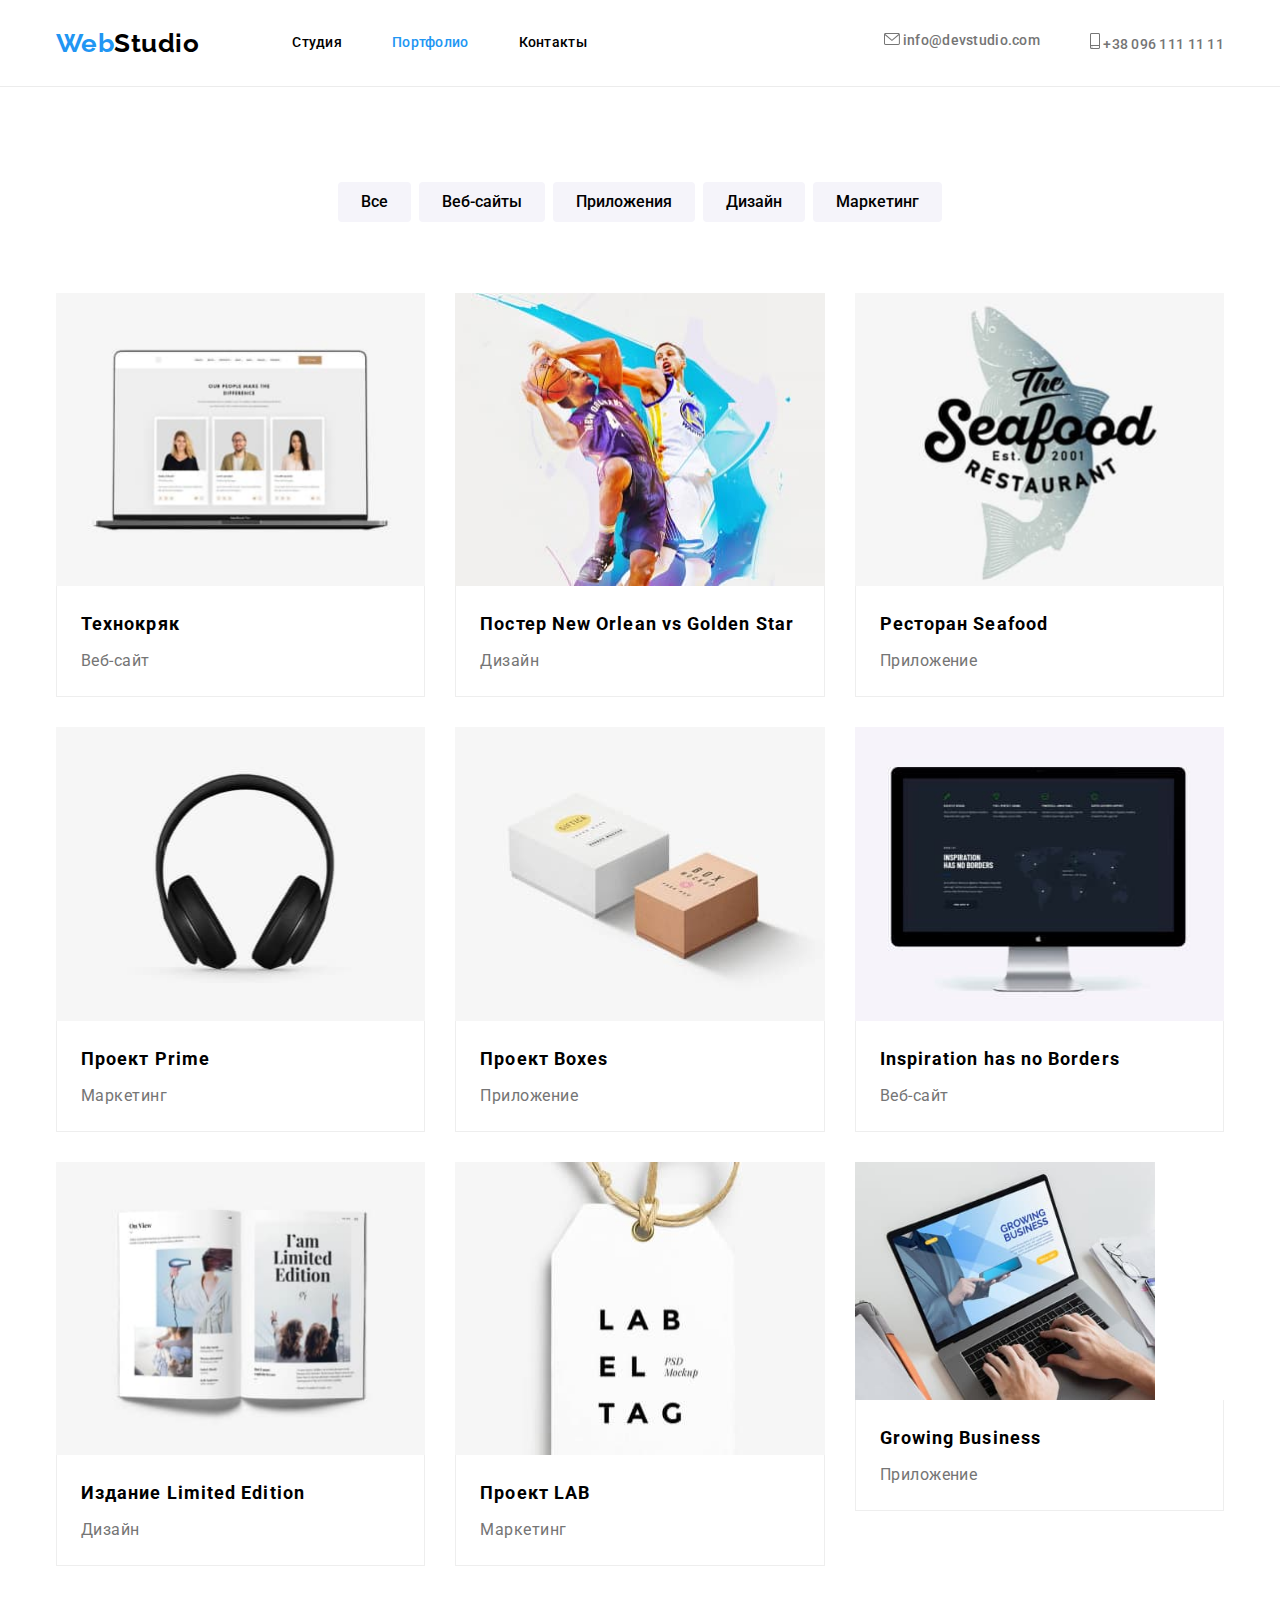
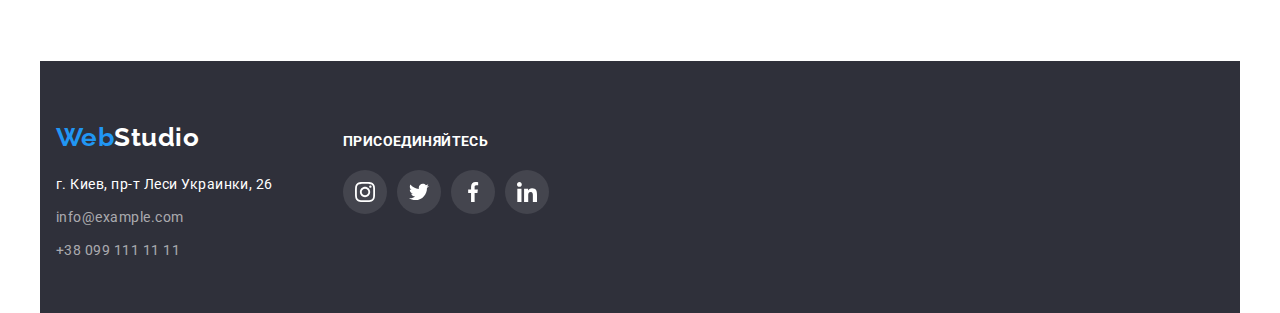
==== portfolio.html @ a8fc3cc6 "commit-1" ====
<!DOCTYPE html>
<html lang="ru">
<head>
    <meta charset="UTF-8">
    <meta http-equiv="X-UA-Compatible" content="IE=edge">
    <meta name="viewport" content="width=device-width, initial-scale=1.0">
    <title>portfolio</title>
    <link rel="stylesheet" href="./css/modern-normalize.css" />
    <link rel="preconnect" href="https://fonts.gstatic.com">
    <link
        href="https://fonts.googleapis.com/css2?family=Raleway:wght@400;700&family=Roboto:wght@400;500;700;900&display=swap"
        rel="stylesheet">
    <link rel="stylesheet" href="./css/common.css" />
    <link rel="stylesheet" href="./css/portfolio.css" />
</head>
<body>
    <header class="header">
        <div class="container">
            <nav class="main-nav">
                <a href="#" class="logo">Web<Span class="logo-header">Studio</span></a>
                <ul class="site-nav list">
                    <li class="item-nav">
                        <a href="./index.html" class="link">Студия</a>
                    </li>
                    <li class="item-nav">
                        <a href="#portfolio" class="link current">Портфолио</a>
                    </li>
                    <li class="item-nav">
                        <a href="#kontakts" class="link">Контакты</a>
                    </li>
                </ul>
                <ul class="auth-nav list">
                    <li class="item-nav">
                        <a href="mailto:info@devstudio.com" class="link-nav">
                            <svg class="header-icon" width="16" height="12">
                                <use href="./images/icons.svg/symbol-defs.svg#icon-envelope"></use>
                            </svg>
                            info@devstudio.com</a>
                    </li>
                    <li class="item-nav">
                        <a href="tel:+380961111111" class="link-nav">
                            <svg class="header-icon" width="10" height="16">
                                <use href="./images/icons.svg/symbol-defs.svg#icon-smartphone"></use>
                            </svg>
                            +38 096 111 11 11</a>
                    </li>
                </ul>
            </nav>
        </div>
    </header>
    <main>
        <section>
            <div class="container">
                <ul class="list block">
                    <li class="butt">
                        <button type="button" class="project button-name">Все</button>
                    </li>
                    <li class="butt">
                        <button type="button" class="project button-name">Веб-сайты</button>
                    </li>
                    <li class="butt">
                        <button type="button" class="project button-name">Приложения</button>
                    </li>
                    <li class="butt">
                        <button type="button" class="project button-name">Дизайн</button>
                    </li>
                    <li class="butt">
                        <button type="button" class="project button-name">Маркетинг</button>
                    </li>
                </ul>
                <h1 class="hidden" id="portfolio">Портфолио</h1>
                <ul class="list portfolio">
                    <li class="item">
                        <img src="images/tk.jpg" alt="карточки на мониторе" width="370">
                        <div class="card">
                            <h2 class="project-title">Технокряк</h2>
                            <p class="work">Веб-сайт</p>
                        </div>
                    </li>
                    <li class="item">
                        <img src="images/nogs.jpg" alt="игра в баскетбол" width="370">
                        <div class="card">
                            <h2 class="project-title">Постер New Orlean vs Golden Star</h2>
                            <p class="work">Дизайн</p>
                        </div>
                    </li>
                    <li class="item">
                        <img src="images/sf.jpg" alt="эмблема ресторана Seafood" width="370">
                        <div class="card">
                            <h2 class="project-title">Ресторан Seafood</h2>
                            <p class="work">Приложение</p>
                        </div>
                    </li>
                    <li class="item">
                        <img src="images/prime.jpg" alt="наушники" width="370">
                        <div class="card">
                            <h2 class="project-title">Проект Prime</h2>
                            <p class="work">Маркетинг</p>
                        </div>
                    </li>
                    <li class="item">
                        <img src="images/boxes.jpg" alt="две коробки" width="370">
                        <div class="card">
                            <h2 class="project-title">Проект Boxes</h2>
                            <p class="work">Приложение</p>
                        </div>
                    </li>
                    <li class="item">
                        <img src="images/insp.jpg" alt="монитор" width="370">
                        <div class="card">
                            <h2 class="project-title">Inspiration has no Borders</h2>
                            <p class="work">Веб-сайт</p>
                        </div>
                    </li>
                    <li class="item">
                        <img src="images/limited.jpg" alt="раскрытый журнал" width="370">
                        <div class="card">
                            <h2 class="project-title">Издание Limited Edition</h2>
                            <p class="work">Дизайн</p>
                        </div>
                    </li>
                    <li class="item">
                        <img src="images/lab.jpg" alt="бирка lab" width="370">
                        <div class="card">
                            <h2 class="project-title">Проект LAB</h2>
                            <p class="work">Маркетинг</p>
                        </div>
                    </li>
                    <li class="item">
                        <img src="images/growing.jpg" alt="Growing Business на экране" width="300">
                        <div class="card">
                            <h2 class="project-title">Growing Business</h2>
                            <p class="work">Приложение</p>
                        </div>
                    </li>
                </ul>
            </div>
        </section>

    </main>
    <footer class="container down">
        <div class="atribut">
            <a href="#" class="logo">Web<Span class="logo-footer">Studio</span></a>
            <address class="contacts-links">
                <p id="kontakts"><a href="#" class="address">г. Киев, пр-т Леси Украинки, 26</a> </p>
                <ul class="list footer">
                    <li class="footer-mail">
                        <a href="mailto:info@example.com" class="kontakts-down">info@example.com</a>
                    </li>
                    <li class="footer-mail">
                        <a href="tel:+380991111111" class="kontakts-down">+38 099 111 11 11</a>
                    </li>
                </ul>
            </address>
        </div>
        <div class="social">
            <h3 class="provide">присоединяйтесь</h3>
            <ul class="list social-team">
                <li class="social-footer">
                    <a href="#" class="social-team">
                        <svg class="footer-icon" width="20" height="20">
                            <use href="./images/icons.svg/symbol-defs.svg#icon-instagram-2"></use>
                        </svg>
                    </a>
                </li>
                <li class="social-footer">
                    <a href="#" class="social-team">
                        <svg class="footer-icon" width="20" height="20">
                            <use href="./images/icons.svg/symbol-defs.svg#icon-twitter-1"></use>
                        </svg>
                    </a>
                </li>
                <li class="social-footer">
                    <a href="#" class="social-team">
                        <svg class="footer-icon" width="20" height="20">
                            <use href="./images/icons.svg/symbol-defs.svg#icon-facebook-1"></use>
                        </svg>
                    </a>
                </li>
                <li class="social-footer">
                    <a href="#" class="social-team">
                        <svg class="footer-icon" width="20" height="20">
                            <use href="./images/icons.svg/symbol-defs.svg#icon-linkedin-1"></use>
                        </svg>
                    </a>
                </li>
            </ul>
        </div>
    </footer>
</body>
</html>
---- css/common.css ----
html {
  box-sizing: border-box;
}

*,
*::before,
*::after {
  box-sizing: inherit;
}

* {
  margin: 0;
  padding: 0;
}

:root {
  --white-text: rgba(255, 255, 255, 1);
  --blue: rgba(33, 150, 243, 1);
  --grey-text: rgba(117, 117, 117, 1);
  --grey-light-background: rgba(245, 244, 250, 1);
  --grey-light-op60: rgba(255, 255, 255, 0.6);
  --black-background: rgba(47, 48, 58, 1);
  --grey-background: #f5f4fa;
  --blue-logo: #2196f3;
  --black-text: #000000;
  --border: rgba(236, 236, 236, 1);
  --border-portfolio: rgba(238, 238, 238, 1);
  --social-background: rgba(255, 255, 255, 0.1);
}

body {
  font-family: 'Roboto', sans-serif;
  letter-spacing: 0.03em;
}

.container {
  width: 1200px;
  margin: 0 auto;
  padding: 0 15px;
  border: 1px solid transparent;
}

.list {
  list-style: none;
  font-weight: 500;
  margin-top: 0;
  margin-bottom: 0;
  display: flex;
}

.header {
  background-color: #ffffff;
  border-bottom-width: 1px;
  border-bottom-style: solid;
  border-color: var(--border);
}

.main-nav {
  display: flex;
  align-items: center;
}

.logo {
  font-family: 'Raleway', sans-serif;
  font-weight: 700;
  font-size: 26px;
  line-height: 1.19;
  color: var(--blue-logo);
}

.logo-header,
.link {
  color: var(--black-text);
}

.site-nav {
  display: flex;
  margin-left: 93px;
  padding: 0;
}

.auth-nav {
  display: flex;
  margin-left: auto;
}

.site-nav .item-nav {
  margin-right: 50px;
}

.auth-nav .item-nav + .item-nav {
  margin-left: 50px;
}

.site-nav .link,
.auth-nav .link-nav {
  display: block;
  padding-top: 32px;
  padding-bottom: 32px;
}

.site-nav .link:hover,
.site-nav .link:focus,
.auth-nav .link-nav:hover,
.auth-nav .link-nav:focus,
.logo:hover {
  color: var(--blue);
}

.project:hover,
.project:focus {
  box-shadow: 0 4px 4px 0 rgba(0, 0, 0, 0.25);
  color: var(--white-text);
  background-color: var(--blue);
}

.link,
.link-nav {
  font-weight: 500;
  font-size: 14px;
  line-height: 1.14;
  letter-spacing: 0.02em;
}

.link-nav {
  color: var(--grey-text);
}

.header-icon {
  fill: var(--grey-text);
}

.header-icon:hover,
.header-icon:focus {
  fill: var(--blue);
}

.site-nav .link.current,
.auth-nav .link-nav.current {
  color: var(--blue);
}

button {
  font-family: inherit;
}

.logo-footer {
  color: #ffffff;
}

img {
  display: block;
  max-width: 100%;
  height: auto;
}

.address {
  display: block;
  color: var(--white-text);
  font-weight: 400;
  font-size: 14px;
  line-height: 1.71;
  margin-top: 20px;
}

.kontakts-down {
  color: var(--grey-light-op60);
  font-weight: 400;
  font-size: 14px;
  line-height: 1.71;
}

.footer-mail {
  margin-top: 9px;
}

.down {
  background-color: var(--black-background);
  max-width: 1600px;
  height: 252px;
  margin-left: auto;
  margin-right: auto;
  display: flex;
}

.atribut {
  padding: 60px 0;
}

.social {
  margin-left: 70px;
  padding-top: 72px;
  padding-bottom: 100px;
}

.footer {
  flex-direction: column;
}

.provide {
  color: var(--white-text);
  font-weight: 700;
  font-size: 14px;
  line-height: 1.14;
  letter-spacing: 0.03em;
  text-transform: uppercase;
  margin-bottom: 20px;
}

.social-team {
  display: flex;
  justify-content: center;
}

.social-footer {
  width: 44px;
  height: 44px;
  display: flex;
  justify-content: center;
  align-items: center;
  background-color: var(--social-background);
  border-radius: 50%;
  /* text-align: -webkit-match-parent; */
}

.social-footer:hover,
.social-footer:focus {
  fill: var(--white-text);
  background-color: var(--blue);
  border-radius: 50%;
}

.social-footer + .social-footer {
  margin-left: 10px;
}

.footer-icon {
  fill: var(--white-text);
  display: flex;
  justify-content: center;
  align-items: center;
}
---- css/portfolio.css ----
.hidden {
  visibility: hidden;
}

.block {
  justify-content: center;
  margin-bottom: 34px;
}

.project {
  display: inline-block;
  padding: 6px 22px;
  border-radius: 4px;
  border: 1px solid transparent;
}

.button-name {
  font-weight: 500;
  background-color: var(--grey-background);
  font-size: 16px;
  line-height: 1.63;
  text-align: center;
}

.butt + .butt {
  margin-left: 8px;
}

section {
  padding-top: 94px;
  padding-bottom: 94px;
}

.portfolio {
  display: flex;
  flex-wrap: wrap;
  padding: 0;
  margin: 0;
}

.portfolio > .item {
  flex-basis: calc((100% - 60px) / 3);
  margin-right: 30px;
  margin-bottom: 30px;
}

.item:hover {
  box-shadow: 0 4px 4px 0 rgba(0, 0, 0, 0.25);
}

.item:nth-child(3n) {
  margin-right: 0px;
}

.item:nth-last-child(-n + 3) {
  margin-bottom: 0;
}

.card {
  padding: 20px 24px;
  border-left: 1px solid var(--border-portfolio);
  border-right: 1px solid var(--border-portfolio);
  border-bottom: 1px solid var(--border-portfolio);
}

.project-title {
  font-size: 18px;
  line-height: 2;
  letter-spacing: 0.06em;
  margin-top: 0;
  margin-bottom: 4px;
}

.work {
  color: var(--grey-text);
  font-weight: 400;
  font-size: 16px;
  line-height: 1.88;
  margin-top: 0;
  margin-bottom: 0;
}
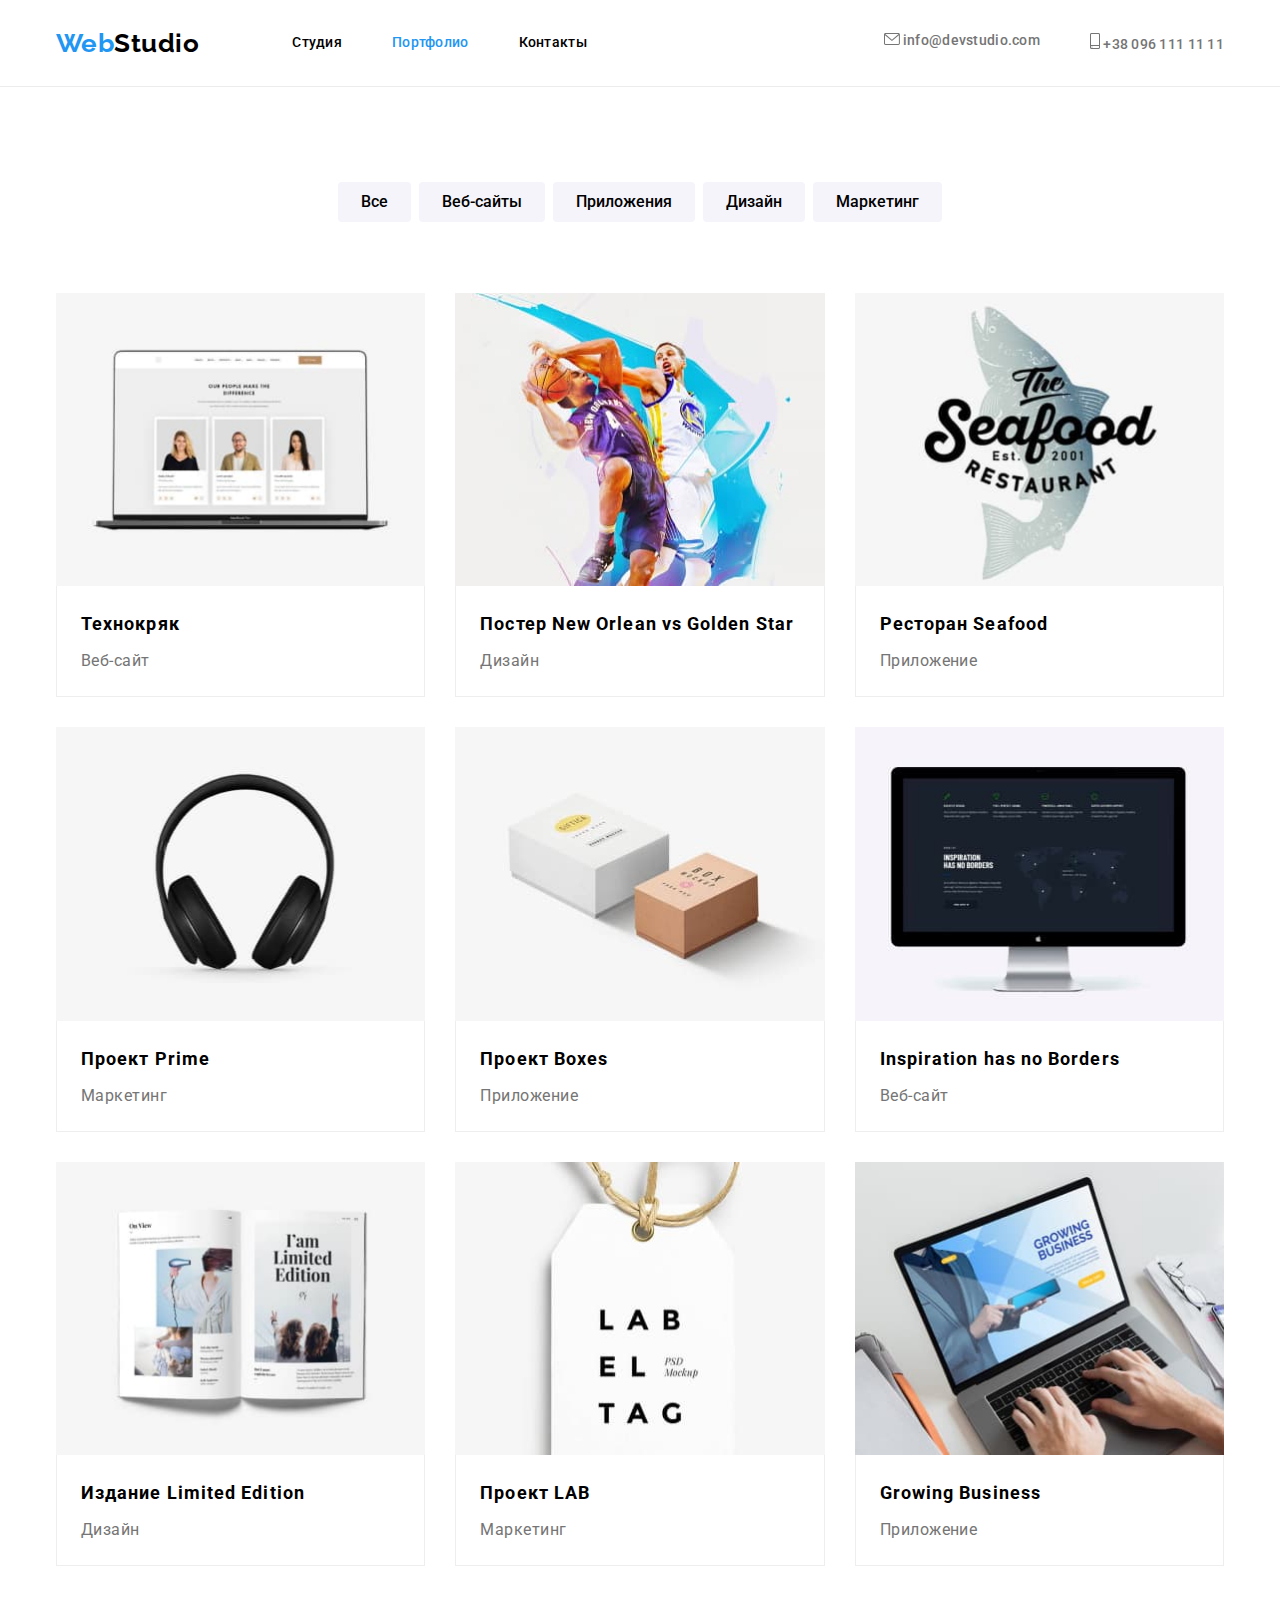
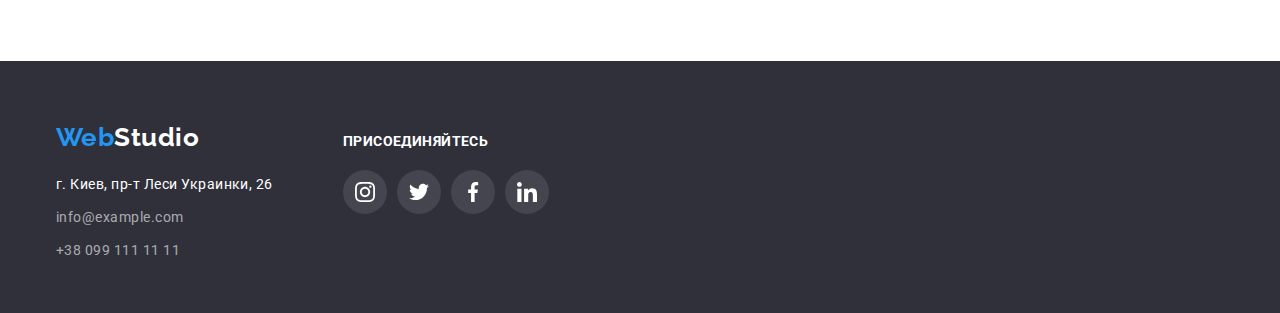
==== commit df58d90c: "commit-2" ====
--- a/portfolio.html
+++ b/portfolio.html
@@ -127,7 +127,7 @@
                         </div>
                     </li>
                     <li class="item">
-                        <img src="images/growing.jpg" alt="Growing Business на экране" width="300">
+                        <img src="images/growing.jpg" alt="Growing Business на экране" width="370">
                         <div class="card">
                             <h2 class="project-title">Growing Business</h2>
                             <p class="work">Приложение</p>
@@ -138,53 +138,55 @@
         </section>
 
     </main>
-    <footer class="container down">
-        <div class="atribut">
-            <a href="#" class="logo">Web<Span class="logo-footer">Studio</span></a>
-            <address class="contacts-links">
-                <p id="kontakts"><a href="#" class="address">г. Киев, пр-т Леси Украинки, 26</a> </p>
-                <ul class="list footer">
-                    <li class="footer-mail">
-                        <a href="mailto:info@example.com" class="kontakts-down">info@example.com</a>
+    <footer class="down">
+        <div class="container">
+            <div class="atribut">
+                <a href="#" class="logo">Web<Span class="logo-footer">Studio</span></a>
+                <address class="contacts-links">
+                    <p id="kontakts"><a href="#" class="address">г. Киев, пр-т Леси Украинки, 26</a> </p>
+                    <ul class="list footer">
+                        <li class="footer-mail">
+                            <a href="mailto:info@example.com" class="kontakts-down">info@example.com</a>
+                        </li>
+                        <li class="footer-mail">
+                            <a href="tel:+380991111111" class="kontakts-down">+38 099 111 11 11</a>
+                        </li>
+                    </ul>
+                </address>
+            </div>
+            <div class="social">
+                <h3 class="provide">присоединяйтесь</h3>
+                <ul class="list list-team">
+                    <li class="social-footer">
+                        <a href="#" class="social-team">
+                            <svg class="footer-icon" width="20" height="20">
+                                <use href="./images/icons.svg/symbol-defs.svg#icon-instagram-2"></use>
+                            </svg>
+                        </a>
                     </li>
-                    <li class="footer-mail">
-                        <a href="tel:+380991111111" class="kontakts-down">+38 099 111 11 11</a>
+                    <li class="social-footer">
+                        <a href="#" class="social-team">
+                            <svg class="footer-icon" width="20" height="20">
+                                <use href="./images/icons.svg/symbol-defs.svg#icon-twitter-1"></use>
+                            </svg>
+                        </a>
+                    </li>
+                    <li class="social-footer">
+                        <a href="#" class="social-team">
+                            <svg class="footer-icon" width="20" height="20">
+                                <use href="./images/icons.svg/symbol-defs.svg#icon-facebook-1"></use>
+                            </svg>
+                        </a>
+                    </li>
+                    <li class="social-footer">
+                        <a href="#" class="social-team">
+                            <svg class="footer-icon" width="20" height="20">
+                                <use href="./images/icons.svg/symbol-defs.svg#icon-linkedin-1"></use>
+                            </svg>
+                        </a>
                     </li>
                 </ul>
-            </address>
-        </div>
-        <div class="social">
-            <h3 class="provide">присоединяйтесь</h3>
-            <ul class="list social-team">
-                <li class="social-footer">
-                    <a href="#" class="social-team">
-                        <svg class="footer-icon" width="20" height="20">
-                            <use href="./images/icons.svg/symbol-defs.svg#icon-instagram-2"></use>
-                        </svg>
-                    </a>
-                </li>
-                <li class="social-footer">
-                    <a href="#" class="social-team">
-                        <svg class="footer-icon" width="20" height="20">
-                            <use href="./images/icons.svg/symbol-defs.svg#icon-twitter-1"></use>
-                        </svg>
-                    </a>
-                </li>
-                <li class="social-footer">
-                    <a href="#" class="social-team">
-                        <svg class="footer-icon" width="20" height="20">
-                            <use href="./images/icons.svg/symbol-defs.svg#icon-facebook-1"></use>
-                        </svg>
-                    </a>
-                </li>
-                <li class="social-footer">
-                    <a href="#" class="social-team">
-                        <svg class="footer-icon" width="20" height="20">
-                            <use href="./images/icons.svg/symbol-defs.svg#icon-linkedin-1"></use>
-                        </svg>
-                    </a>
-                </li>
-            </ul>
+            </div>
         </div>
     </footer>
 </body>
--- a/css/common.css
+++ b/css/common.css
@@ -127,12 +127,12 @@
 }
 
 .header-icon {
-  fill: var(--grey-text);
+  fill: currentColor;
 }
 
 .header-icon:hover,
 .header-icon:focus {
-  fill: var(--blue);
+  fill: currentColor;
 }
 
 .site-nav .link.current,
@@ -176,6 +176,9 @@
 
 .down {
   background-color: var(--black-background);
+}
+
+.down .container {
   max-width: 1600px;
   height: 252px;
   margin-left: auto;
@@ -205,6 +208,11 @@
   letter-spacing: 0.03em;
   text-transform: uppercase;
   margin-bottom: 20px;
+}
+
+.list-team {
+  display: flex;
+  justify-content: center;
 }
 
 .social-team {
